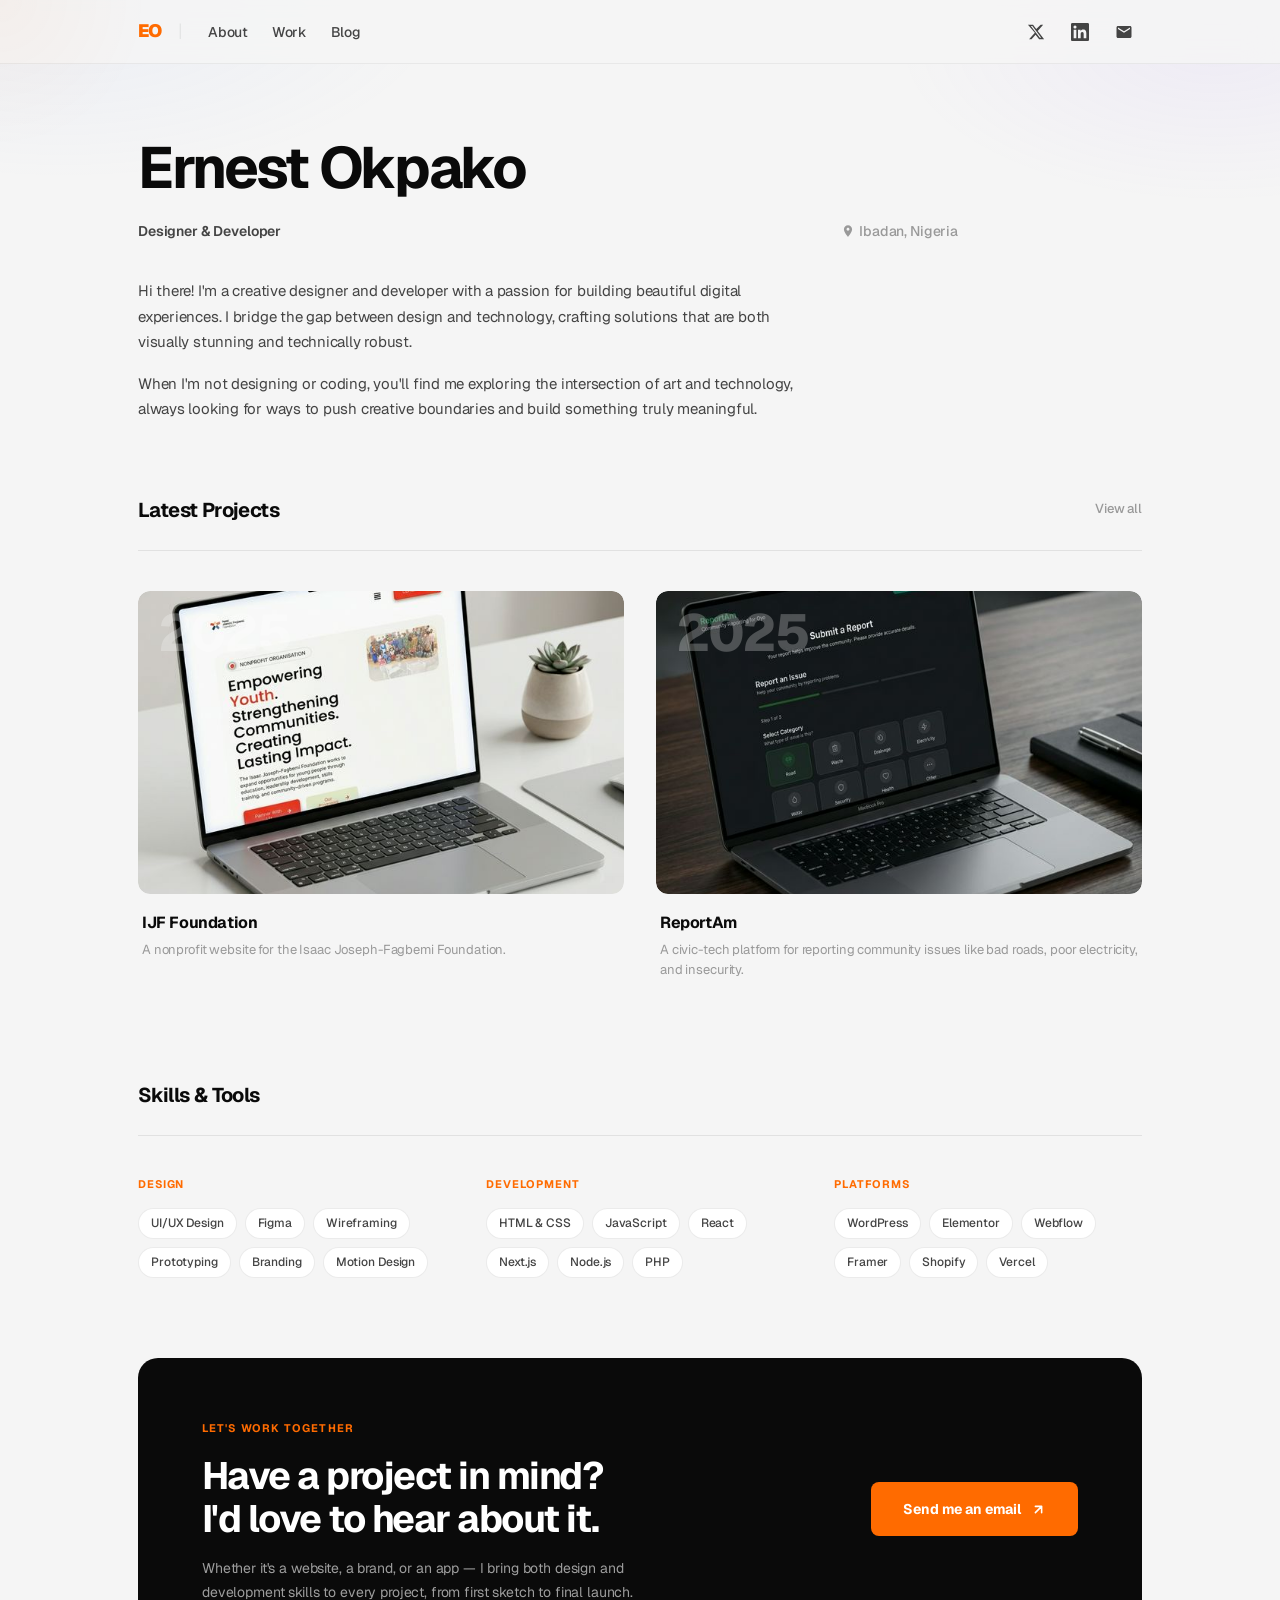
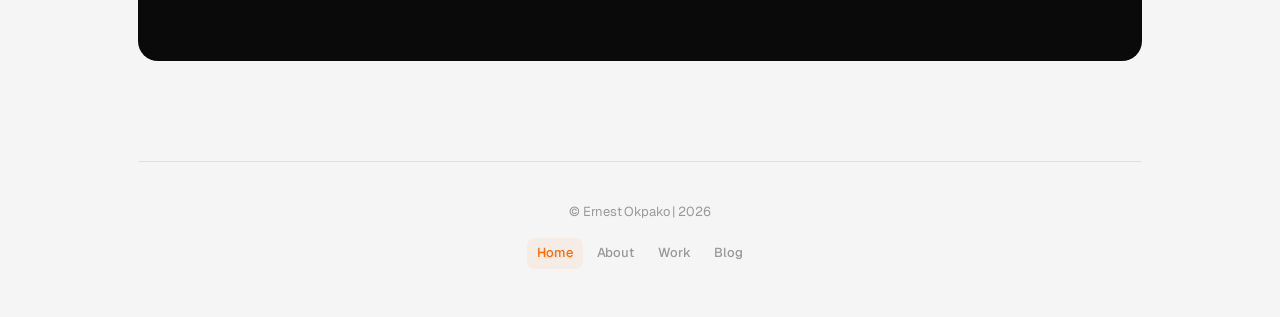
==== index.html @ 28a08a2b "Initial commit - Comprehensive Portfolio with Projects and Detailed Blog Posts" ====
<!DOCTYPE html>
<html lang="en">

<head>
    <meta charset="UTF-8" />
    <meta name="viewport" content="width=device-width, initial-scale=1.0" />
    <title>Ernest Okpako — Designer & Developer</title>
    <meta name="description"
        content="Ernest Okpako is a creative designer and developer building beautiful digital experiences." />
    <link rel="preconnect" href="https://fonts.googleapis.com" />
    <link rel="preconnect" href="https://fonts.gstatic.com" crossorigin />
    <link href="https://fonts.googleapis.com/css2?family=Geist:wght@300;400;500;600;700;800;900&display=swap"
        rel="stylesheet" />
    <link rel="stylesheet" href="css/style.css" />
</head>

<body>

    <!-- Navigation -->
    <nav class="navbar" id="navbar">
        <div class="nav-container">
            <div class="nav-left">
                <a href="index.html" class="nav-logo" id="nav-logo">EO</a>
                <span class="nav-divider">|</span>
                <ul class="nav-links" id="nav-links">
                    <li><a href="about.html" class="nav-link" id="nav-about">About</a></li>
                    <li><a href="work.html" class="nav-link" id="nav-work">Work</a></li>
                    <li><a href="blog.html" class="nav-link" id="nav-blog">Blog</a></li>
                </ul>
            </div>
            <div class="nav-right">
                <a href="https://twitter.com" target="_blank" rel="noopener" class="nav-icon" id="nav-twitter"
                    aria-label="Twitter/X">
                    <svg width="18" height="18" viewBox="0 0 24 24" fill="none" xmlns="http://www.w3.org/2000/svg">
                        <path
                            d="M18.244 2.25h3.308l-7.227 8.26 8.502 11.24H16.17l-4.714-6.231-5.401 6.231H2.748l7.73-8.835L1.254 2.25H8.08l4.243 5.617 5.921-5.617Zm-1.161 17.52h1.833L7.084 4.126H5.117L17.083 19.77Z"
                            fill="currentColor" />
                    </svg>
                </a>
                <a href="https://linkedin.com" target="_blank" rel="noopener" class="nav-icon" id="nav-linkedin"
                    aria-label="LinkedIn">
                    <svg width="18" height="18" viewBox="0 0 24 24" fill="none" xmlns="http://www.w3.org/2000/svg">
                        <path
                            d="M20.447 20.452h-3.554v-5.569c0-1.328-.027-3.037-1.852-3.037-1.853 0-2.136 1.445-2.136 2.939v5.667H9.351V9h3.414v1.561h.046c.477-.9 1.637-1.85 3.37-1.85 3.601 0 4.267 2.37 4.267 5.455v6.286zM5.337 7.433a2.062 2.062 0 0 1-2.063-2.065 2.064 2.064 0 1 1 2.063 2.065zm1.782 13.019H3.555V9h3.564v11.452zM22.225 0H1.771C.792 0 0 .774 0 1.729v20.542C0 23.227.792 24 1.771 24h20.451C23.2 24 24 23.227 24 22.271V1.729C24 .774 23.2 0 22.222 0h.003z"
                            fill="currentColor" />
                    </svg>
                </a>
                <a href="mailto:ernest.kelvin26@gmail.com" class="nav-icon" id="nav-email" aria-label="Email">
                    <svg width="18" height="18" viewBox="0 0 24 24" fill="none" xmlns="http://www.w3.org/2000/svg">
                        <path
                            d="M20 4H4c-1.1 0-2 .9-2 2v12c0 1.1.9 2 2 2h16c1.1 0 2-.9 2-2V6c0-1.1-.9-2-2-2zm0 4-8 5-8-5V6l8 5 8-5v2z"
                            fill="currentColor" />
                    </svg>
                </a>
                <!-- Mobile Menu Toggle -->
                <button class="hamburger" id="hamburger" aria-label="Toggle menu">
                    <span></span><span></span><span></span>
                </button>
            </div>
        </div>
        <!-- Mobile Menu -->
        <div class="mobile-menu" id="mobile-menu">
            <ul>
                <li><a href="about.html" id="mob-about">About</a></li>
                <li><a href="work.html" id="mob-work">Work</a></li>
                <li><a href="blog.html" id="mob-blog">Blog</a></li>
            </ul>
        </div>
    </nav>

    <!-- Hero Section -->
    <section class="hero" id="hero">
        <div class="container">
            <div class="hero-content">
                <h1 class="hero-name" id="hero-name">Ernest Okpako</h1>
                <div class="hero-meta">
                    <span class="hero-role">Designer &amp; Developer</span>
                    <span class="hero-location">
                        <svg width="14" height="14" viewBox="0 0 24 24" fill="none" xmlns="http://www.w3.org/2000/svg">
                            <path
                                d="M12 2C8.13 2 5 5.13 5 9c0 5.25 7 13 7 13s7-7.75 7-13c0-3.87-3.13-7-7-7zm0 9.5c-1.38 0-2.5-1.12-2.5-2.5s1.12-2.5 2.5-2.5 2.5 1.12 2.5 2.5-1.12 2.5-2.5 2.5z"
                                fill="currentColor" />
                        </svg>
                        Ibadan, Nigeria
                    </span>
                </div>
                <div class="hero-bio">
                    <p>Hi there! I'm a creative designer and developer with a passion for building beautiful digital
                        experiences. I bridge the gap between design and technology, crafting solutions that are both
                        visually stunning and technically robust.</p>
                    <p>When I'm not designing or coding, you'll find me exploring the intersection of art and
                        technology, always looking for ways to push creative boundaries and build something truly
                        meaningful.</p>
                </div>
            </div>
        </div>
    </section>

    <!-- Latest Projects Section -->
    <section class="projects-section" id="latest-projects">
        <div class="container">
            <div class="section-header">
                <h2 class="section-title">Latest Projects</h2>
                <a href="work.html" class="view-all-link" id="view-all">View all</a>
            </div>
            <div class="divider"></div>
            <div class="projects-grid" id="home-projects-grid">

                <article class="project-card" id="project-1">
                    <a href="project.html?id=1" class="project-image-link">
                        <div class="project-image-wrap">
                            <span class="project-year">2025</span>
                            <img src="images/project_ijf.png" alt="IJF Foundation Nonprofit Website" class="project-img"
                                loading="lazy" />
                            <div class="project-overlay"></div>
                        </div>
                    </a>
                    <div class="project-info">
                        <h3 class="project-title"><a href="project.html?id=1">IJF Foundation</a></h3>
                        <p class="project-desc">A nonprofit website for the Isaac Joseph-Fagbemi Foundation.</p>
                    </div>
                </article>

                <article class="project-card" id="project-2">
                    <a href="project.html?id=4" class="project-image-link">
                        <div class="project-image-wrap">
                            <span class="project-year">2025</span>
                            <img src="images/project_reportam.png" alt="ReportAm — Community Reporting Platform"
                                class="project-img" loading="lazy" />
                            <div class="project-overlay"></div>
                        </div>
                    </a>
                    <div class="project-info">
                        <h3 class="project-title"><a href="project.html?id=4">ReportAm</a></h3>
                        <p class="project-desc">A civic-tech platform for reporting community issues like bad roads,
                            poor electricity, and insecurity.</p>
                    </div>
                </article>

            </div>
        </div>
    </section>

    <!-- Skills Section -->
    <section class="home-skills-section" id="home-skills">
        <div class="container">
            <div class="section-header">
                <h2 class="section-title">Skills & Tools</h2>
            </div>
            <div class="divider"></div>
            <div class="home-skills-grid" id="home-skills-grid">
                <div class="home-skill-group" id="skill-group-1">
                    <h4 class="skill-group-label">Design</h4>
                    <div class="skills-list">
                        <span class="skill-tag">UI/UX Design</span>
                        <span class="skill-tag">Figma</span>
                        <span class="skill-tag">Wireframing</span>
                        <span class="skill-tag">Prototyping</span>
                        <span class="skill-tag">Branding</span>
                        <span class="skill-tag">Motion Design</span>
                    </div>
                </div>
                <div class="home-skill-group" id="skill-group-2">
                    <h4 class="skill-group-label">Development</h4>
                    <div class="skills-list">
                        <span class="skill-tag">HTML & CSS</span>
                        <span class="skill-tag">JavaScript</span>
                        <span class="skill-tag">React</span>
                        <span class="skill-tag">Next.js</span>
                        <span class="skill-tag">Node.js</span>
                        <span class="skill-tag">PHP</span>
                    </div>
                </div>
                <div class="home-skill-group" id="skill-group-3">
                    <h4 class="skill-group-label">Platforms</h4>
                    <div class="skills-list">
                        <span class="skill-tag">WordPress</span>
                        <span class="skill-tag">Elementor</span>
                        <span class="skill-tag">Webflow</span>
                        <span class="skill-tag">Framer</span>
                        <span class="skill-tag">Shopify</span>
                        <span class="skill-tag">Vercel</span>
                    </div>
                </div>
            </div>
        </div>
    </section>

    <!-- CTA Section -->
    <section class="home-cta-section" id="home-cta">
        <div class="container">
            <div class="home-cta-inner" id="home-cta-inner">
                <div class="home-cta-text">
                    <span class="home-cta-eyebrow">Let's work together</span>
                    <h2 class="home-cta-heading">Have a project in mind?<br>I'd love to hear about it.</h2>
                    <p class="home-cta-sub">Whether it's a website, a brand, or an app — I bring both design and
                        development skills to every project, from first sketch to final launch.</p>
                </div>
                <a href="mailto:ernest.kelvin26@gmail.com" class="home-cta-btn" id="home-cta-btn">
                    <span>Send me an email</span>
                    <svg width="15" height="15" viewBox="0 0 24 24" fill="none">
                        <path d="M7 17L17 7M17 7H7M17 7v10" stroke="currentColor" stroke-width="2.5"
                            stroke-linecap="round" stroke-linejoin="round" />
                    </svg>
                </a>
            </div>
        </div>
    </section>

    <!-- Footer -->
    <footer class="footer" id="footer">
        <div class="container">
            <div class="divider"></div>
            <div class="footer-inner">
                <p class="footer-copy">© Ernest Okpako | 2026</p>
                <nav class="footer-nav" aria-label="Footer navigation">
                    <a href="index.html" class="footer-link active" id="footer-home">Home</a>
                    <a href="about.html" class="footer-link" id="footer-about">About</a>
                    <a href="work.html" class="footer-link" id="footer-work">Work</a>
                    <a href="blog.html" class="footer-link" id="footer-blog">Blog</a>
                </nav>
            </div>
        </div>
    </footer>

    <script src="js/main.js"></script>
</body>

</html>
---- css/style.css ----
/* ===================================
   ROOT VARIABLES & DESIGN SYSTEM
   =================================== */
:root {
  --bg: #f5f5f5;
  --bg-card: #ffffff;
  --text-primary: #0a0a0a;
  --text-secondary: #444444;
  --text-muted: #999999;
  --accent: #FF6B00;
  --accent-hover: #e05f00;
  --border: rgba(0, 0, 0, 0.08);
  --border-light: rgba(0, 0, 0, 0.05);
  --nav-height: 64px;
  --container-width: 1100px;
  --radius-sm: 8px;
  --radius-md: 12px;
  --radius-lg: 20px;
  --transition: 0.22s cubic-bezier(0.4, 0, 0.2, 1);
  --shadow-sm: 0 1px 4px rgba(0, 0, 0, 0.05);
  --shadow-md: 0 4px 20px rgba(0, 0, 0, 0.08);
  --shadow-lg: 0 12px 40px rgba(0, 0, 0, 0.12);
}

/* ===================================
   RESET & BASE
   =================================== */
*,
*::before,
*::after {
  box-sizing: border-box;
  margin: 0;
  padding: 0;
}

html {
  scroll-behavior: smooth;
}

body {
  font-family: 'Geist', -apple-system, BlinkMacSystemFont, 'Segoe UI', sans-serif;
  background-color: var(--bg);
  color: var(--text-primary);
  font-size: 16px;
  line-height: 1.6;
  letter-spacing: -0.02em;
  -webkit-font-smoothing: antialiased;
  -moz-osx-font-smoothing: grayscale;
  overflow-x: hidden;
  min-height: 100vh;
}

/* Aurora glow effect */
body::before {
  content: "";
  position: fixed;
  top: 0;
  left: 0;
  width: 100%;
  height: 100%;
  background:
    radial-gradient(ellipse 60% 40% at 5% 0%, rgba(120, 160, 255, 0.07), transparent 50%),
    radial-gradient(ellipse 50% 35% at 95% 5%, rgba(160, 120, 255, 0.07), transparent 50%);
  pointer-events: none;
  z-index: 0;
}

a {
  color: inherit;
  text-decoration: none;
}

ul {
  list-style: none;
}

img {
  display: block;
  max-width: 100%;
  height: auto;
}

/* ===================================
   CONTAINER
   =================================== */
.container {
  max-width: var(--container-width);
  margin: 0 auto;
  padding: 0 48px;
  position: relative;
  z-index: 1;
}

/* ===================================
   NAVIGATION
   =================================== */
.navbar {
  position: fixed;
  top: 0;
  left: 0;
  right: 0;
  z-index: 100;
  background: rgba(245, 245, 245, 0.8);
  backdrop-filter: blur(16px);
  -webkit-backdrop-filter: blur(16px);
  border-bottom: 1px solid var(--border-light);
  transition: background var(--transition), box-shadow var(--transition);
  height: var(--nav-height);
}

.navbar.scrolled {
  background: rgba(245, 245, 245, 0.95);
  box-shadow: 0 1px 24px rgba(0, 0, 0, 0.06);
}

.nav-container {
  max-width: var(--container-width);
  margin: 0 auto;
  padding: 0 48px;
  height: 100%;
  display: flex;
  align-items: center;
  justify-content: space-between;
}

.nav-left {
  display: flex;
  align-items: center;
  gap: 16px;
}

.nav-logo {
  font-size: 18px;
  font-weight: 900;
  color: var(--accent);
  letter-spacing: -0.04em;
  transition: opacity var(--transition);
  flex-shrink: 0;
}

.nav-logo:hover {
  opacity: 0.8;
}

.nav-divider {
  color: var(--border);
  font-size: 18px;
  font-weight: 300;
  user-select: none;
  flex-shrink: 0;
}

.nav-links {
  display: flex;
  align-items: center;
  gap: 4px;
}

.nav-link {
  font-size: 14px;
  font-weight: 500;
  color: var(--text-secondary);
  padding: 6px 10px;
  border-radius: var(--radius-sm);
  transition: color var(--transition), background var(--transition);
  letter-spacing: -0.02em;
}

.nav-link:hover,
.nav-link.active {
  color: var(--accent);
  background: rgba(255, 107, 0, 0.06);
}

.nav-right {
  display: flex;
  align-items: center;
  gap: 8px;
}

.nav-icon {
  width: 36px;
  height: 36px;
  display: flex;
  align-items: center;
  justify-content: center;
  border-radius: var(--radius-sm);
  color: var(--text-secondary);
  transition: color var(--transition), background var(--transition);
}

.nav-icon:hover {
  color: var(--accent);
  background: rgba(255, 107, 0, 0.06);
}

/* Hamburger */
.hamburger {
  display: none;
  flex-direction: column;
  gap: 5px;
  background: none;
  border: none;
  cursor: pointer;
  padding: 8px;
  border-radius: var(--radius-sm);
  transition: background var(--transition);
}

.hamburger:hover {
  background: var(--border-light);
}

.hamburger span {
  display: block;
  width: 20px;
  height: 2px;
  background: var(--text-primary);
  border-radius: 2px;
  transition: all var(--transition);
}

.hamburger.open span:nth-child(1) {
  transform: translateY(7px) rotate(45deg);
}

.hamburger.open span:nth-child(2) {
  opacity: 0;
}

.hamburger.open span:nth-child(3) {
  transform: translateY(-7px) rotate(-45deg);
}

/* Mobile Menu */
.mobile-menu {
  display: none;
  position: absolute;
  top: var(--nav-height);
  left: 0;
  right: 0;
  background: rgba(245, 245, 245, 0.97);
  backdrop-filter: blur(16px);
  -webkit-backdrop-filter: blur(16px);
  border-bottom: 1px solid var(--border);
  padding: 16px 24px 24px;
  z-index: 99;
  animation: slideDown 0.2s ease;
}

.mobile-menu.open {
  display: block;
}

@keyframes slideDown {
  from {
    opacity: 0;
    transform: translateY(-8px);
  }

  to {
    opacity: 1;
    transform: translateY(0);
  }
}

.mobile-menu ul {
  display: flex;
  flex-direction: column;
  gap: 4px;
}

.mobile-menu a {
  display: block;
  font-size: 15px;
  font-weight: 500;
  color: var(--text-secondary);
  padding: 10px 12px;
  border-radius: var(--radius-sm);
  transition: color var(--transition), background var(--transition);
  letter-spacing: -0.02em;
}

.mobile-menu a:hover,
.mobile-menu a.active {
  color: var(--accent);
  background: rgba(255, 107, 0, 0.06);
}

/* ===================================
   HERO SECTION
   =================================== */
.hero {
  padding-top: calc(var(--nav-height) + 72px);
  padding-bottom: 72px;
}

.hero-content {
  max-width: 820px;
}

.hero-name {
  font-size: clamp(38px, 6vw, 58px);
  font-weight: 700;
  letter-spacing: -0.04em;
  line-height: 1.1;
  color: var(--text-primary);
  margin-bottom: 20px;
  opacity: 0;
  transform: translateY(20px);
  animation: fadeUp 0.6s ease forwards;
  animation-delay: 0.1s;
}

.hero-meta {
  display: flex;
  align-items: center;
  justify-content: space-between;
  margin-bottom: 36px;
  opacity: 0;
  transform: translateY(20px);
  animation: fadeUp 0.6s ease forwards;
  animation-delay: 0.2s;
}

.hero-role {
  font-size: 14px;
  font-weight: 600;
  color: var(--text-secondary);
  letter-spacing: -0.01em;
}

.hero-location {
  display: flex;
  align-items: center;
  gap: 4px;
  font-size: 14px;
  font-weight: 500;
  color: var(--text-muted);
  letter-spacing: -0.01em;
}

.hero-bio {
  display: flex;
  flex-direction: column;
  gap: 16px;
  opacity: 0;
  transform: translateY(20px);
  animation: fadeUp 0.6s ease forwards;
  animation-delay: 0.3s;
}

.hero-bio p {
  font-size: 15px;
  line-height: 1.7;
  color: var(--text-secondary);
  letter-spacing: -0.015em;
  max-width: 680px;
}

@keyframes fadeUp {
  to {
    opacity: 1;
    transform: translateY(0);
  }
}

/* ===================================
   DIVIDER
   =================================== */
.divider {
  height: 1px;
  background: var(--border);
  margin: 0 0 40px;
}

/* ===================================
   SECTION HEADER
   =================================== */
.section-header {
  display: flex;
  align-items: center;
  justify-content: space-between;
  margin-bottom: 24px;
}

.section-title {
  font-size: 20px;
  font-weight: 700;
  letter-spacing: -0.03em;
  color: var(--text-primary);
}

.view-all-link {
  font-size: 13px;
  font-weight: 500;
  color: var(--text-muted);
  letter-spacing: -0.01em;
  transition: color var(--transition);
}

.view-all-link:hover {
  color: var(--accent);
}

/* ===================================
   PROJECTS GRID
   =================================== */
.projects-section {
  padding-bottom: 100px;
}

.projects-grid {
  display: grid;
  grid-template-columns: repeat(2, 1fr);
  gap: 32px;
  margin-top: 8px;
}

.projects-grid.full {
  grid-template-columns: repeat(2, 1fr);
}

.project-card {
  opacity: 0;
  transform: translateY(24px);
  transition: opacity 0.5s ease, transform 0.5s ease;
}

.project-card.visible {
  opacity: 1;
  transform: translateY(0);
}

.project-image-link {
  display: block;
  border-radius: var(--radius-md);
  overflow: hidden;
}

.project-image-wrap {
  position: relative;
  aspect-ratio: 16 / 10;
  overflow: hidden;
  border-radius: var(--radius-md);
  background: #e8e8e8;
}

.project-img {
  width: 100%;
  height: 100%;
  object-fit: cover;
  transition: transform 0.6s cubic-bezier(0.4, 0, 0.2, 1);
}

.project-card:hover .project-img {
  transform: scale(1.04);
}

.project-year {
  position: absolute;
  top: 16px;
  left: 20px;
  font-size: 52px;
  font-weight: 800;
  color: rgba(255, 255, 255, 0.25);
  letter-spacing: -0.04em;
  line-height: 1;
  z-index: 2;
  pointer-events: none;
  user-select: none;
}

.project-overlay {
  position: absolute;
  inset: 0;
  background: linear-gradient(to bottom, transparent 50%, rgba(0, 0, 0, 0.12) 100%);
  opacity: 0;
  transition: opacity var(--transition);
  z-index: 1;
}

.project-card:hover .project-overlay {
  opacity: 1;
}

.project-info {
  padding: 16px 4px 0;
}

.project-title {
  font-size: 16px;
  font-weight: 700;
  letter-spacing: -0.025em;
  color: var(--text-primary);
  margin-bottom: 4px;
}

.project-title a {
  transition: color var(--transition);
}

.project-title a:hover {
  color: var(--accent);
}

.project-desc {
  font-size: 13px;
  color: var(--text-muted);
  letter-spacing: -0.01em;
  line-height: 1.5;
}

/* ===================================
   PAGE HERO (for inner pages)
   =================================== */
.page-hero {
  padding-top: calc(var(--nav-height) + 72px);
  padding-bottom: 64px;
}

.page-hero .container {
  max-width: var(--container-width);
}

.page-title {
  font-size: clamp(36px, 5vw, 52px);
  font-weight: 700;
  letter-spacing: -0.04em;
  line-height: 1.1;
  margin-bottom: 28px;
  opacity: 0;
  transform: translateY(20px);
  animation: fadeUp 0.6s ease forwards;
  animation-delay: 0.1s;
}

.page-intro {
  display: flex;
  flex-direction: column;
  gap: 14px;
  max-width: 680px;
  opacity: 0;
  transform: translateY(20px);
  animation: fadeUp 0.6s ease forwards;
  animation-delay: 0.2s;
}

.page-intro p {
  font-size: 15px;
  line-height: 1.7;
  color: var(--text-secondary);
  letter-spacing: -0.015em;
}

/* ===================================
   ABOUT PAGE
   =================================== */
.about-content {
  padding-bottom: 100px;
}

.about-grid {
  display: grid;
  grid-template-columns: 1fr 1fr;
  gap: 64px;
  margin-top: 8px;
}

.about-text h3 {
  font-size: 18px;
  font-weight: 700;
  letter-spacing: -0.03em;
  margin-bottom: 16px;
  color: var(--text-primary);
}

.about-text p {
  font-size: 14px;
  line-height: 1.75;
  color: var(--text-secondary);
  margin-bottom: 14px;
  letter-spacing: -0.01em;
}

.skills-list {
  display: flex;
  flex-wrap: wrap;
  gap: 8px;
  margin-top: 4px;
}

.skill-tag {
  display: inline-flex;
  align-items: center;
  padding: 5px 12px;
  background: var(--bg-card);
  border: 1px solid var(--border);
  border-radius: 100px;
  font-size: 12px;
  font-weight: 500;
  color: var(--text-secondary);
  letter-spacing: -0.01em;
  transition: border-color var(--transition), color var(--transition);
}

.skill-tag:hover {
  border-color: var(--accent);
  color: var(--accent);
}

.experience-item {
  padding: 20px 0;
  border-bottom: 1px solid var(--border);
}

.experience-item:last-child {
  border-bottom: none;
}

.exp-header {
  display: flex;
  align-items: flex-start;
  justify-content: space-between;
  gap: 16px;
  margin-bottom: 6px;
}

.exp-role {
  font-size: 14px;
  font-weight: 700;
  letter-spacing: -0.02em;
  color: var(--text-primary);
}

.exp-company {
  font-size: 13px;
  color: var(--text-secondary);
  margin-bottom: 6px;
  letter-spacing: -0.01em;
}

.exp-date {
  font-size: 12px;
  color: var(--text-muted);
  font-weight: 500;
  white-space: nowrap;
  flex-shrink: 0;
}

.exp-desc {
  font-size: 13px;
  color: var(--text-muted);
  line-height: 1.6;
  letter-spacing: -0.01em;
}

/* ===================================
   BLOG PAGE
   =================================== */
.blog-section {
  padding-bottom: 100px;
}

.blog-list {
  display: flex;
  flex-direction: column;
  gap: 0;
}

.blog-card {
  display: flex;
  align-items: flex-start;
  justify-content: space-between;
  gap: 24px;
  padding: 24px 0;
  border-bottom: 1px solid var(--border);
  text-decoration: none;
  transition: all var(--transition);
  opacity: 0;
  transform: translateY(16px);
}

.blog-card.visible {
  opacity: 1;
  transform: translateY(0);
}

.blog-card:hover .blog-title {
  color: var(--accent);
}

.blog-info {
  flex: 1;
}

.blog-meta {
  display: flex;
  align-items: center;
  gap: 12px;
  margin-bottom: 8px;
}

.blog-category {
  font-size: 11px;
  font-weight: 600;
  color: var(--accent);
  text-transform: uppercase;
  letter-spacing: 0.06em;
}

.blog-date {
  font-size: 12px;
  color: var(--text-muted);
  letter-spacing: -0.01em;
}

.blog-title {
  font-size: 17px;
  font-weight: 700;
  letter-spacing: -0.03em;
  color: var(--text-primary);
  margin-bottom: 8px;
  transition: color var(--transition);
  line-height: 1.3;
}

.blog-excerpt {
  font-size: 13px;
  color: var(--text-muted);
  line-height: 1.6;
  letter-spacing: -0.01em;
  max-width: 560px;
}

.blog-read-time {
  font-size: 12px;
  color: var(--text-muted);
  font-weight: 500;
  flex-shrink: 0;
  white-space: nowrap;
  margin-top: 4px;
}

/* ===================================
   PROJECT SINGLE PAGE
   =================================== */
.project-single {
  padding-bottom: 100px;
}

.project-hero-img {
  width: 100%;
  aspect-ratio: 16 / 8;
  object-fit: cover;
  border-radius: var(--radius-lg);
  margin-top: 8px;
  margin-bottom: 56px;
}

.project-body {
  display: grid;
  grid-template-columns: 2fr 1fr;
  gap: 64px;
}

.project-body-text h3 {
  font-size: 20px;
  font-weight: 700;
  letter-spacing: -0.03em;
  margin-bottom: 14px;
  color: var(--text-primary);
}

.project-body-text p {
  font-size: 14px;
  line-height: 1.75;
  color: var(--text-secondary);
  margin-bottom: 16px;
  letter-spacing: -0.01em;
}

.project-meta-sidebar h4 {
  font-size: 11px;
  font-weight: 700;
  text-transform: uppercase;
  letter-spacing: 0.08em;
  color: var(--text-muted);
  margin-bottom: 8px;
}

.meta-block {
  margin-bottom: 28px;
}

.meta-value {
  font-size: 14px;
  font-weight: 600;
  color: var(--text-primary);
  letter-spacing: -0.02em;
}

.meta-tags {
  display: flex;
  flex-wrap: wrap;
  gap: 6px;
  margin-top: 4px;
}

.meta-tag {
  display: inline-flex;
  align-items: center;
  padding: 4px 10px;
  background: var(--bg-card);
  border: 1px solid var(--border);
  border-radius: 100px;
  font-size: 11px;
  font-weight: 500;
  color: var(--text-secondary);
  letter-spacing: -0.01em;
}

.project-visit-btn {
  display: inline-flex;
  align-items: center;
  gap: 8px;
  padding: 11px 22px;
  background: var(--text-primary);
  color: #fff;
  border-radius: var(--radius-sm);
  font-size: 13px;
  font-weight: 600;
  letter-spacing: -0.01em;
  transition: background var(--transition), transform var(--transition);
  margin-top: 12px;
}

.project-visit-btn:hover {
  background: var(--accent);
  transform: translateY(-2px);
}

.project-visit-btn svg {
  transition: transform var(--transition);
}

.project-visit-btn:hover svg {
  transform: translate(2px, -2px);
}

/* ===================================
   CONTACT SECTION (used in About)
   =================================== */
.contact-strip {
  margin-top: 64px;
  padding: 40px;
  background: var(--bg-card);
  border: 1px solid var(--border);
  border-radius: var(--radius-lg);
  display: flex;
  align-items: center;
  justify-content: space-between;
  gap: 24px;
}

.contact-strip h3 {
  font-size: 22px;
  font-weight: 700;
  letter-spacing: -0.03em;
  margin-bottom: 8px;
}

.contact-strip p {
  font-size: 14px;
  color: var(--text-secondary);
  letter-spacing: -0.01em;
}

.contact-btn {
  display: inline-flex;
  align-items: center;
  gap: 8px;
  padding: 13px 28px;
  background: var(--accent);
  color: #fff;
  border-radius: var(--radius-sm);
  font-size: 14px;
  font-weight: 700;
  letter-spacing: -0.01em;
  transition: background var(--transition), transform var(--transition), box-shadow var(--transition);
  white-space: nowrap;
  flex-shrink: 0;
}

.contact-btn:hover {
  background: var(--accent-hover);
  transform: translateY(-2px);
  box-shadow: 0 8px 24px rgba(255, 107, 0, 0.3);
}

/* ===================================
   HOME SKILLS SECTION
   =================================== */
.home-skills-section {
  padding-bottom: 80px;
}

.home-skills-grid {
  display: grid;
  grid-template-columns: repeat(3, 1fr);
  gap: 40px;
  margin-top: 8px;
}

.home-skill-group {
  opacity: 0;
  transform: translateY(20px);
  transition: opacity 0.5s ease, transform 0.5s ease;
}

.home-skill-group.visible {
  opacity: 1;
  transform: translateY(0);
}

.skill-group-label {
  font-size: 11px;
  font-weight: 700;
  text-transform: uppercase;
  letter-spacing: 0.08em;
  color: var(--accent);
  margin-bottom: 14px;
}

/* ===================================
   HOME CTA SECTION
   =================================== */
.home-cta-section {
  padding-bottom: 100px;
}

.home-cta-inner {
  display: flex;
  align-items: center;
  justify-content: space-between;
  gap: 40px;
  padding: 56px 64px;
  background: var(--text-primary);
  border-radius: var(--radius-lg);
  opacity: 0;
  transform: translateY(24px);
  transition: opacity 0.6s ease, transform 0.6s ease;
}

.home-cta-inner.visible {
  opacity: 1;
  transform: translateY(0);
}

.home-cta-eyebrow {
  display: inline-block;
  font-size: 11px;
  font-weight: 700;
  text-transform: uppercase;
  letter-spacing: 0.1em;
  color: var(--accent);
  margin-bottom: 16px;
}

.home-cta-heading {
  font-size: clamp(26px, 3.5vw, 38px);
  font-weight: 700;
  letter-spacing: -0.04em;
  line-height: 1.15;
  color: #fff;
  margin-bottom: 16px;
}

.home-cta-sub {
  font-size: 14px;
  line-height: 1.7;
  color: rgba(255, 255, 255, 0.6);
  letter-spacing: -0.01em;
  max-width: 460px;
}

.home-cta-btn {
  display: inline-flex;
  align-items: center;
  gap: 10px;
  padding: 16px 32px;
  background: var(--accent);
  color: #fff;
  border-radius: var(--radius-sm);
  font-size: 14px;
  font-weight: 700;
  letter-spacing: -0.01em;
  white-space: nowrap;
  flex-shrink: 0;
  transition: background var(--transition), transform var(--transition), box-shadow var(--transition);
}

.home-cta-btn:hover {
  background: var(--accent-hover);
  transform: translateY(-2px);
  box-shadow: 0 8px 28px rgba(255, 107, 0, 0.4);
}

.home-cta-btn svg {
  transition: transform var(--transition);
}

.home-cta-btn:hover svg {
  transform: translate(3px, -3px);
}

@media (max-width: 900px) {
  .home-skills-grid {
    grid-template-columns: repeat(2, 1fr);
    gap: 32px;
  }

  .home-cta-inner {
    flex-direction: column;
    align-items: flex-start;
    padding: 40px;
  }
}

@media (max-width: 640px) {
  .home-skills-grid {
    grid-template-columns: 1fr;
    gap: 28px;
  }

  .home-cta-inner {
    padding: 32px 24px;
  }

  .home-cta-heading {
    font-size: 24px;
  }
}

/* ===================================
   FOOTER
   =================================== */
.footer {
  padding-bottom: 48px;
}

.footer-inner {
  display: flex;
  flex-direction: column;
  align-items: center;
  gap: 16px;
  text-align: center;
}

.footer-copy {
  font-size: 13px;
  color: var(--text-muted);
  letter-spacing: -0.01em;
}

.footer-nav {
  display: flex;
  align-items: center;
  gap: 4px;
}

.footer-link {
  font-size: 13px;
  font-weight: 500;
  color: var(--text-muted);
  padding: 5px 10px;
  border-radius: var(--radius-sm);
  transition: color var(--transition), background var(--transition);
  letter-spacing: -0.01em;
}

.footer-link:hover,
.footer-link.active {
  color: var(--accent);
  background: rgba(255, 107, 0, 0.06);
}

/* ===================================
   CURSOR GLOW EFFECT
   =================================== */
.cursor-glow {
  position: fixed;
  width: 300px;
  height: 300px;
  border-radius: 50%;
  background: radial-gradient(circle, rgba(255, 107, 0, 0.04) 0%, transparent 70%);
  pointer-events: none;
  z-index: 9999;
  transform: translate(-50%, -50%);
  transition: opacity 0.3s ease;
  mix-blend-mode: normal;
}

/* ===================================
   PAGE TRANSITIONS
   =================================== */
.page-transition {
  animation: pageIn 0.4s ease;
}

@keyframes pageIn {
  from {
    opacity: 0;
    transform: translateY(12px);
  }

  to {
    opacity: 1;
    transform: translateY(0);
  }
}

/* ===================================
   SCROLLBAR
   =================================== */
::-webkit-scrollbar {
  width: 6px;
}

::-webkit-scrollbar-track {
  background: transparent;
}

::-webkit-scrollbar-thumb {
  background: rgba(0, 0, 0, 0.12);
  border-radius: 3px;
}

::-webkit-scrollbar-thumb:hover {
  background: rgba(0, 0, 0, 0.2);
}

/* ===================================
   RESPONSIVE DESIGN
   =================================== */

/* Tablet */
@media (max-width: 900px) {
  .container {
    padding: 0 32px;
  }

  .nav-container {
    padding: 0 32px;
  }

  .projects-grid {
    gap: 24px;
  }

  .about-grid {
    grid-template-columns: 1fr;
    gap: 48px;
  }

  .project-body {
    grid-template-columns: 1fr;
    gap: 40px;
  }

  .contact-strip {
    flex-direction: column;
    text-align: center;
    padding: 32px;
  }
}

/* Mobile */
@media (max-width: 640px) {
  :root {
    --nav-height: 60px;
  }

  .container {
    padding: 0 20px;
  }

  .nav-container {
    padding: 0 20px;
  }

  .nav-links {
    display: none;
  }

  .hamburger {
    display: flex;
  }

  .hero {
    padding-top: calc(var(--nav-height) + 48px);
    padding-bottom: 48px;
  }

  .hero-meta {
    flex-direction: column;
    align-items: flex-start;
    gap: 4px;
  }

  .projects-grid,
  .projects-grid.full {
    grid-template-columns: 1fr;
    gap: 32px;
  }

  .project-year {
    font-size: 38px;
  }

  .page-hero {
    padding-top: calc(var(--nav-height) + 40px);
    padding-bottom: 48px;
  }

  .blog-card {
    flex-direction: column;
    gap: 8px;
  }

  .contact-strip {
    padding: 24px;
  }

  .section-header {
    margin-bottom: 20px;
  }
}
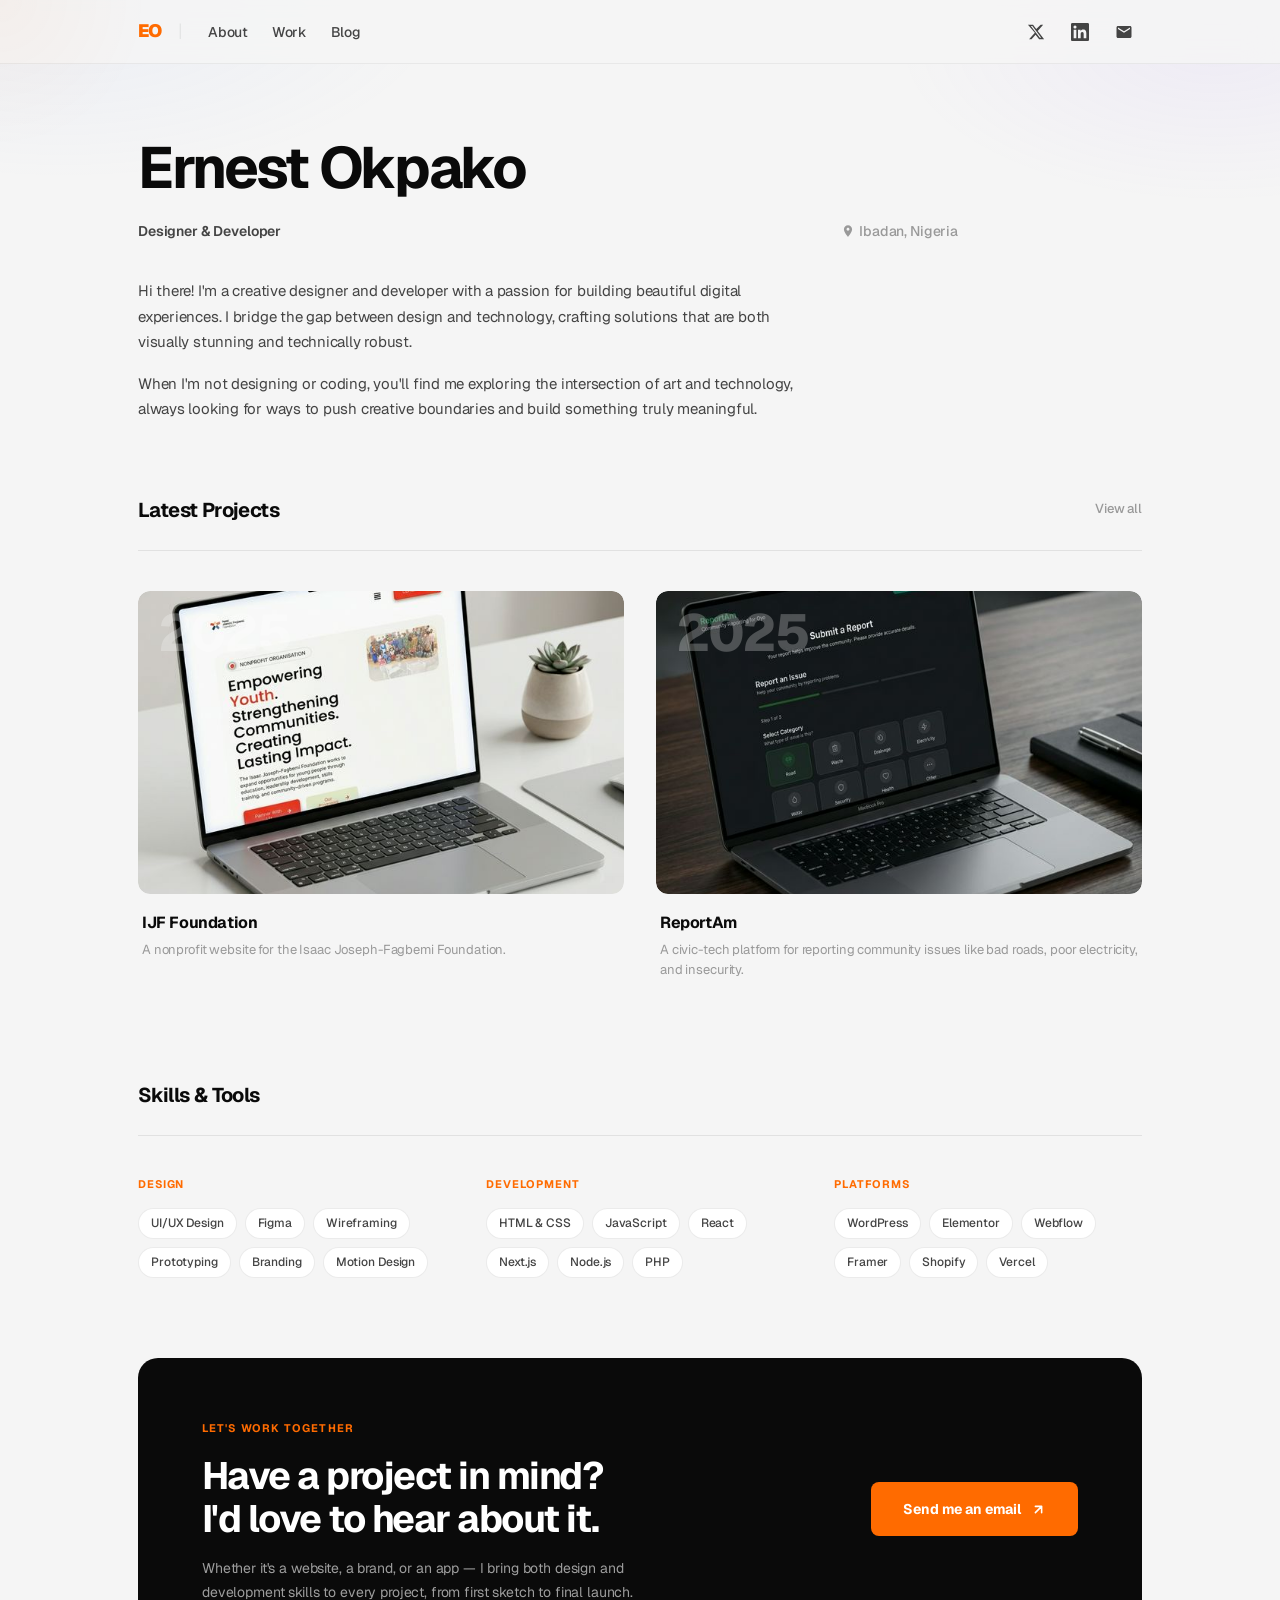
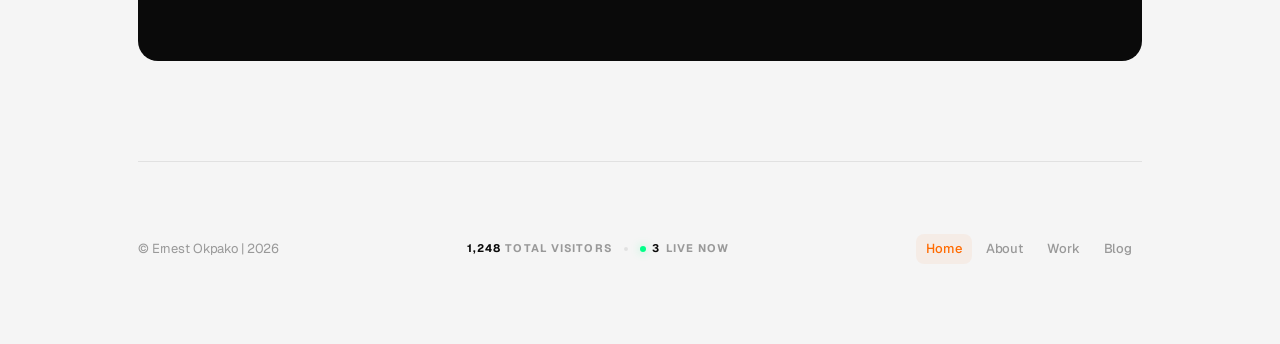
==== commit 308af63a: "Added live visitor stats simulation to the footer" ====
--- a/index.html
+++ b/index.html
@@ -213,6 +213,11 @@
             <div class="divider"></div>
             <div class="footer-inner">
                 <p class="footer-copy">© Ernest Okpako | 2026</p>
+                <div class="footer-stats">
+                    <span class="stat-item"><span id="total-viz">1,248</span> Total Visitors</span>
+                    <span class="stat-dot"></span>
+                    <span class="stat-item active-viz"><span id="active-viz">3</span> Live Now</span>
+                </div>
                 <nav class="footer-nav" aria-label="Footer navigation">
                     <a href="index.html" class="footer-link active" id="footer-home">Home</a>
                     <a href="about.html" class="footer-link" id="footer-about">About</a>
--- a/css/style.css
+++ b/css/style.css
@@ -1051,10 +1051,65 @@
 
 .footer-inner {
   display: flex;
-  flex-direction: column;
-  align-items: center;
-  gap: 16px;
-  text-align: center;
+  align-items: center;
+  justify-content: space-between;
+  padding: 32px 0;
+}
+
+/* Footer Stats */
+.footer-stats {
+  display: flex;
+  align-items: center;
+  gap: 12px;
+  font-size: 11px;
+  font-weight: 700;
+  text-transform: uppercase;
+  letter-spacing: 0.1em;
+  color: var(--text-muted);
+}
+
+.stat-item span {
+  color: var(--text-primary);
+}
+
+.stat-dot {
+  width: 4px;
+  height: 4px;
+  border-radius: 50%;
+  background: var(--border);
+}
+
+.active-viz {
+  display: flex;
+  align-items: center;
+  gap: 6px;
+}
+
+.active-viz::before {
+  content: '';
+  width: 6px;
+  height: 6px;
+  border-radius: 50%;
+  background: #00ff88;
+  box-shadow: 0 0 10px rgba(0, 255, 136, 0.4);
+  animation: pulse-green 2s infinite;
+}
+
+@keyframes pulse-green {
+  0% {
+    transform: scale(0.95);
+    opacity: 0.5;
+  }
+
+  50% {
+    transform: scale(1.1);
+    opacity: 1;
+  }
+
+  100% {
+    transform: scale(0.95);
+    opacity: 0.5;
+  }
 }
 
 .footer-copy {
@@ -1235,4 +1290,15 @@
   .section-header {
     margin-bottom: 20px;
   }
+
+  .footer-inner {
+    flex-direction: column;
+    gap: 20px;
+    text-align: center;
+    padding-bottom: 64px;
+  }
+
+  .footer-stats {
+    order: -1;
+  }
 }
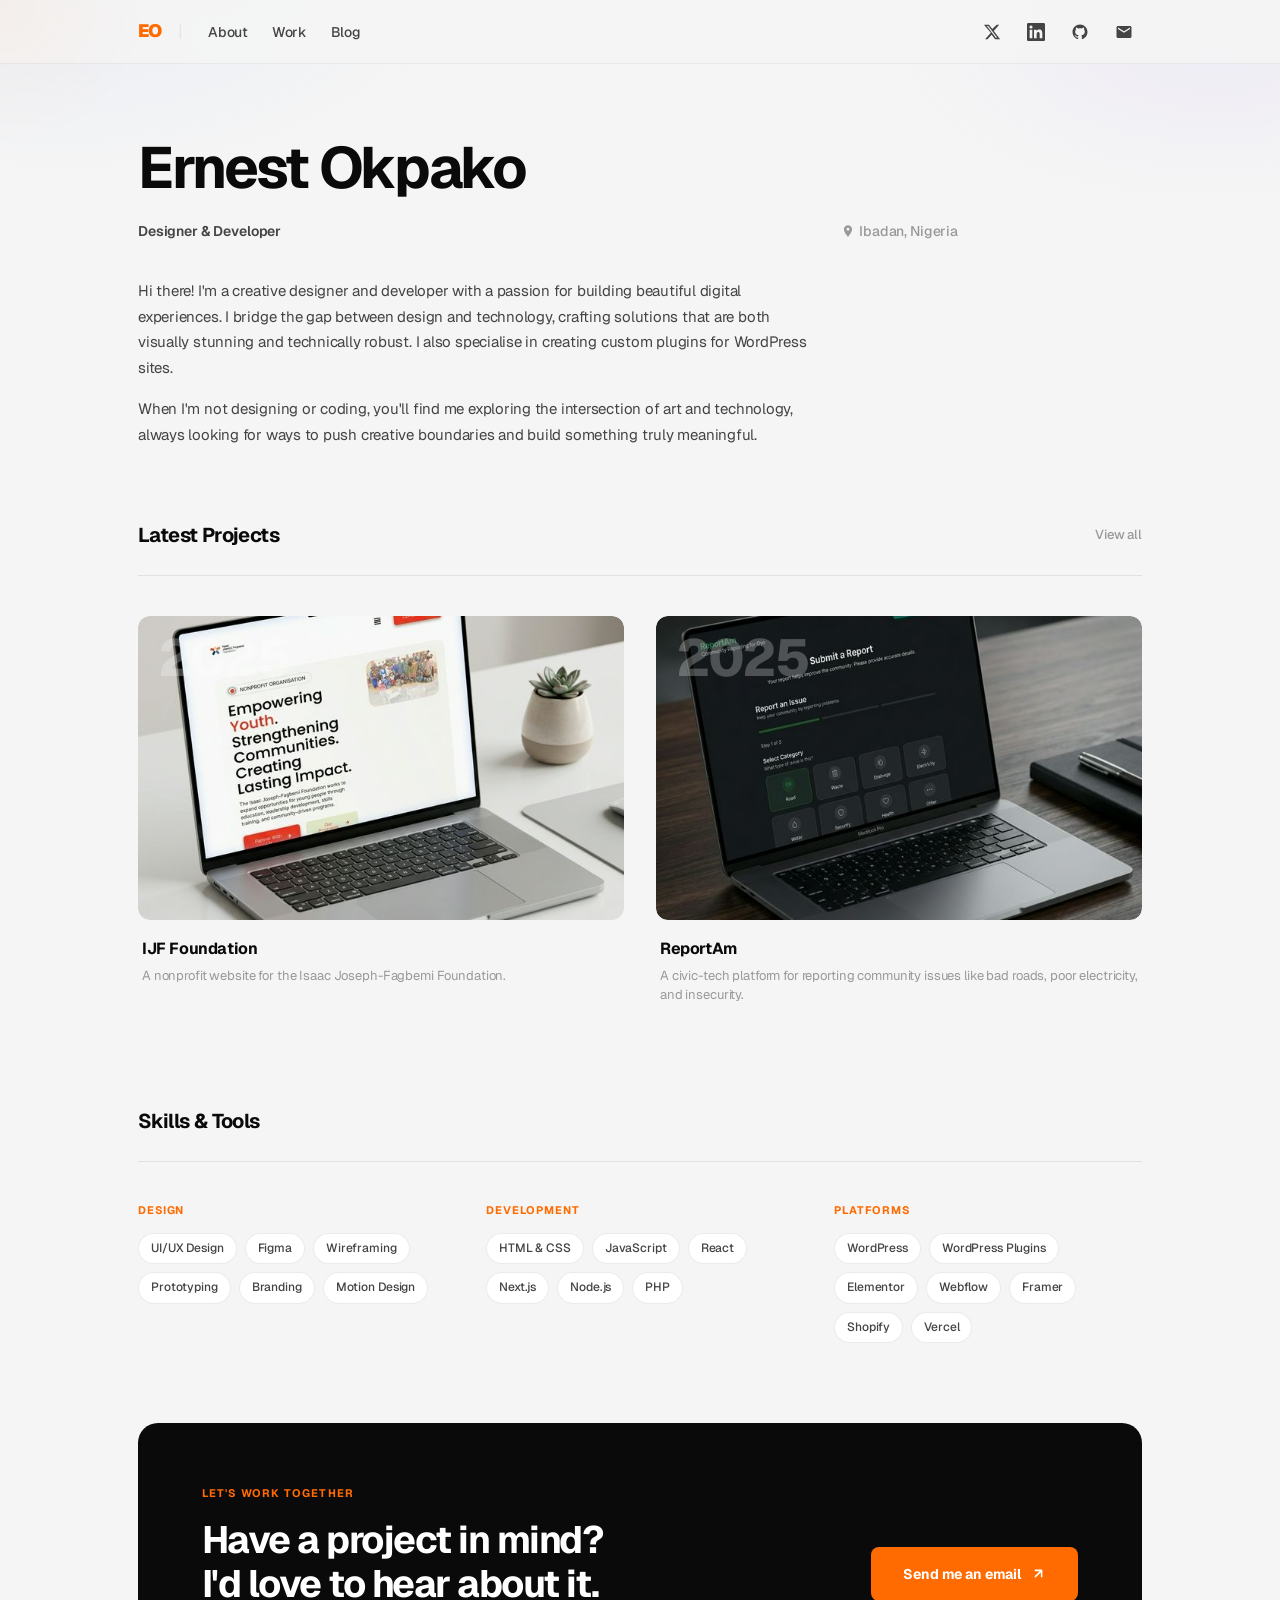
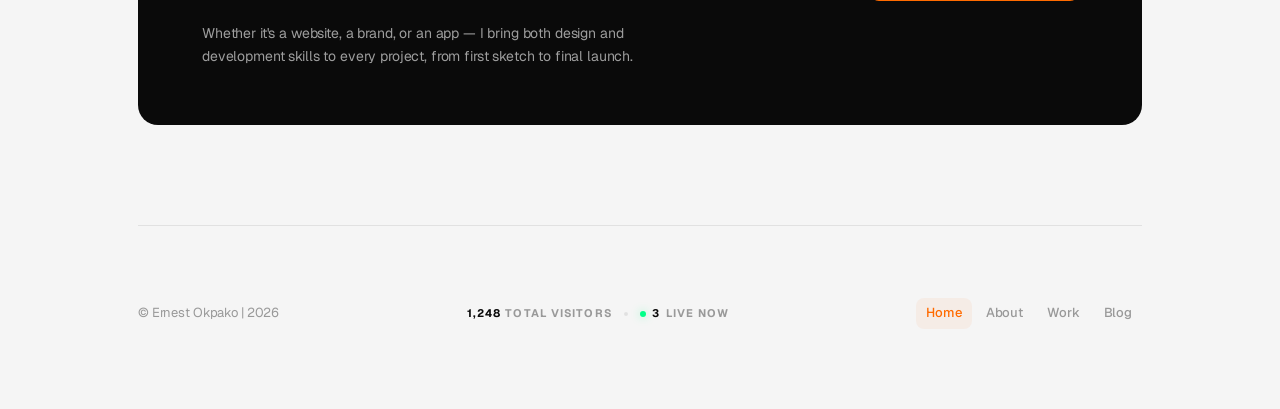
==== commit 4b8e2c64: "Enhancement: Add GitHub link and highlight WordPress plugin development" ====
--- a/index.html
+++ b/index.html
@@ -45,6 +45,14 @@
                             fill="currentColor" />
                     </svg>
                 </a>
+                <a href="https://github.com/amazinernest" target="_blank" rel="noopener" class="nav-icon" id="nav-github"
+                    aria-label="GitHub">
+                    <svg width="18" height="18" viewBox="0 0 24 24" fill="none" xmlns="http://www.w3.org/2000/svg">
+                        <path
+                            d="M12 2C6.477 2 2 6.477 2 12c0 4.418 2.865 8.166 6.839 9.489.5.092.682-.217.682-.482 0-.237-.008-.866-.013-1.7-2.782.603-3.369-1.34-3.369-1.34-.454-1.156-1.11-1.463-1.11-1.463-.908-.62.069-.608.069-.608 1.003.07 1.531 1.03 1.531 1.03.892 1.529 2.341 1.087 2.91.832.092-.647.35-1.088.636-1.338-2.22-.253-4.555-1.11-4.555-4.943 0-1.091.39-1.984 1.029-2.683-.103-.253-.446-1.27.098-2.647 0 0 .84-.269 2.75 1.025A9.578 9.578 0 0112 6.836c.85.004 1.705.114 2.504.336 1.909-1.294 2.747-1.025 2.747-1.025.546 1.377.202 2.394.1 2.647.64.699 1.028 1.592 1.028 2.683 0 3.842-2.339 4.687-4.566 4.935.359.309.678.92.678 1.855 0 1.338-.012 2.419-.012 2.747 0 .268.18.58.688.482C19.138 20.161 22 16.416 22 12c0-5.523-4.477-10-10-10z"
+                            fill="currentColor" />
+                    </svg>
+                </a>
                 <a href="mailto:ernest.kelvin26@gmail.com" class="nav-icon" id="nav-email" aria-label="Email">
                     <svg width="18" height="18" viewBox="0 0 24 24" fill="none" xmlns="http://www.w3.org/2000/svg">
                         <path
@@ -87,7 +95,7 @@
                 <div class="hero-bio">
                     <p>Hi there! I'm a creative designer and developer with a passion for building beautiful digital
                         experiences. I bridge the gap between design and technology, crafting solutions that are both
-                        visually stunning and technically robust.</p>
+                        visually stunning and technically robust. I also specialise in creating custom plugins for WordPress sites.</p>
                     <p>When I'm not designing or coding, you'll find me exploring the intersection of art and
                         technology, always looking for ways to push creative boundaries and build something truly
                         meaningful.</p>
@@ -175,6 +183,7 @@
                     <h4 class="skill-group-label">Platforms</h4>
                     <div class="skills-list">
                         <span class="skill-tag">WordPress</span>
+                        <span class="skill-tag">WordPress Plugins</span>
                         <span class="skill-tag">Elementor</span>
                         <span class="skill-tag">Webflow</span>
                         <span class="skill-tag">Framer</span>
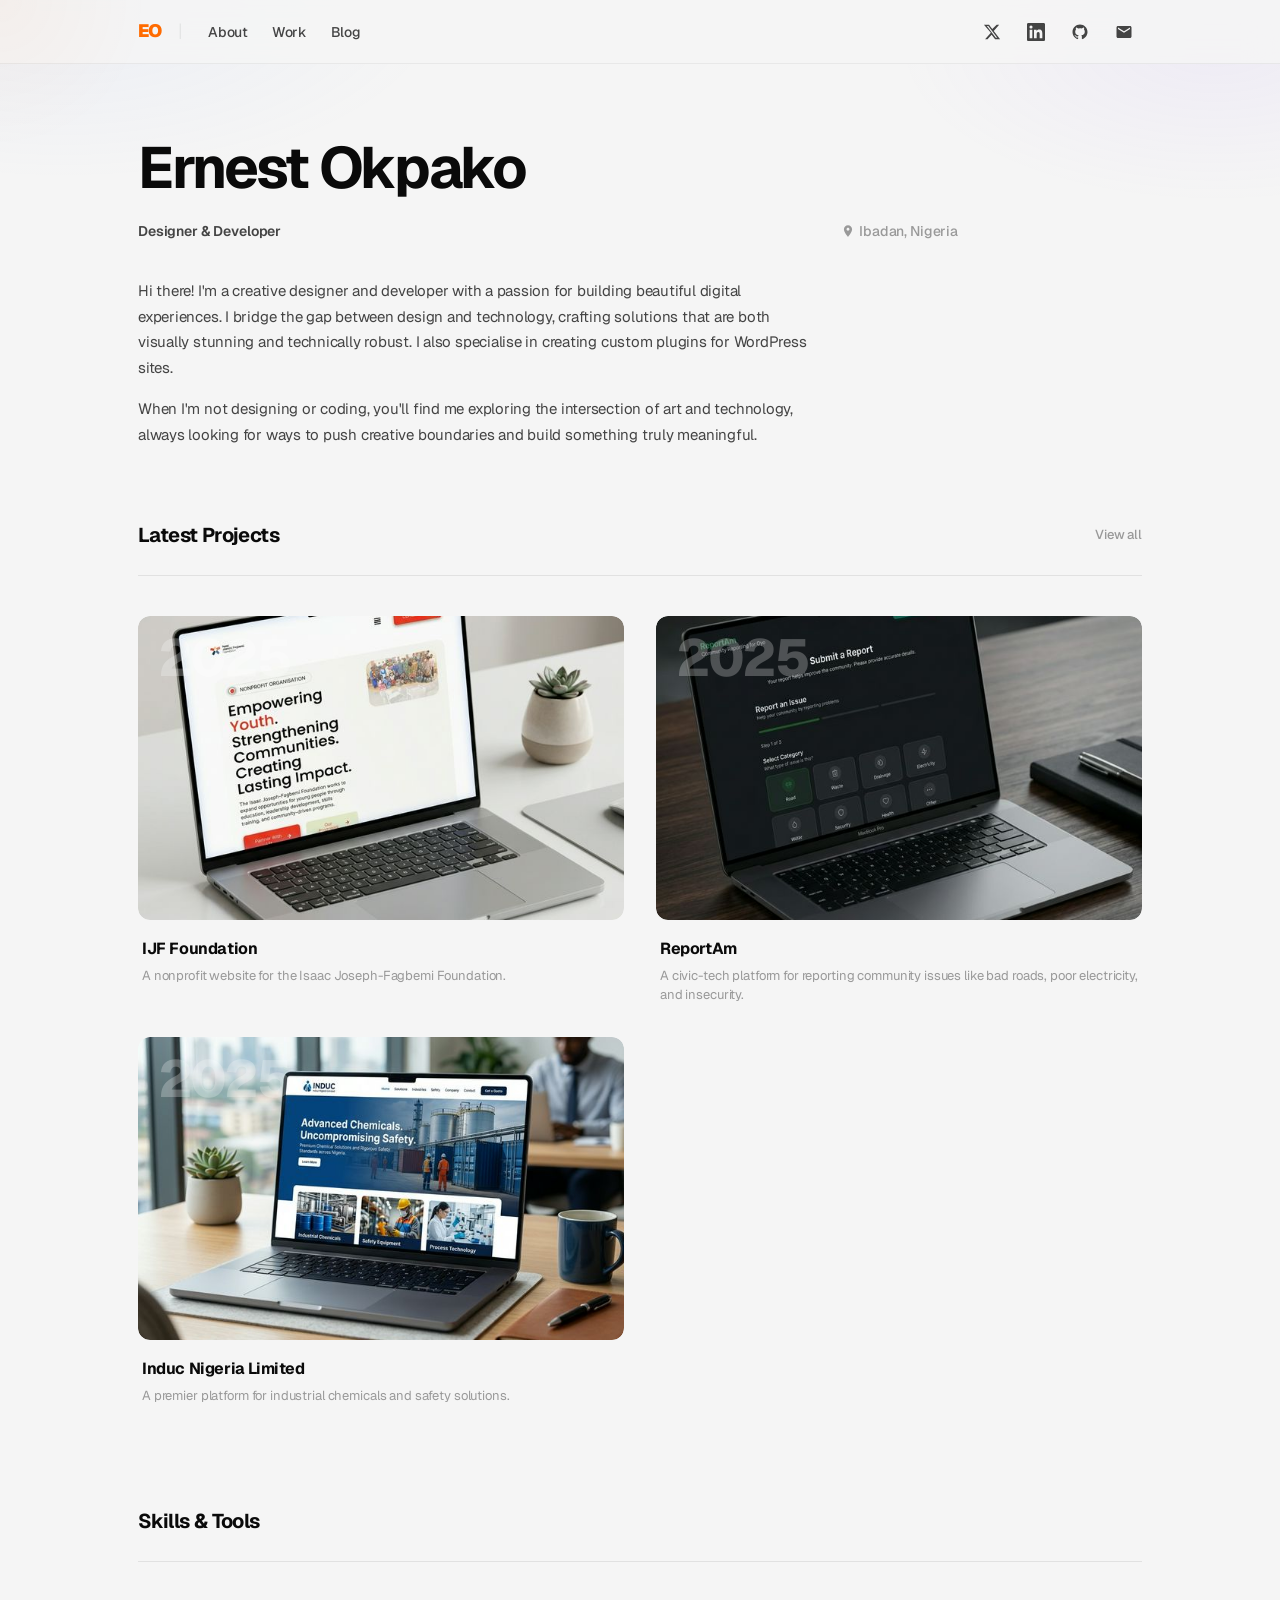
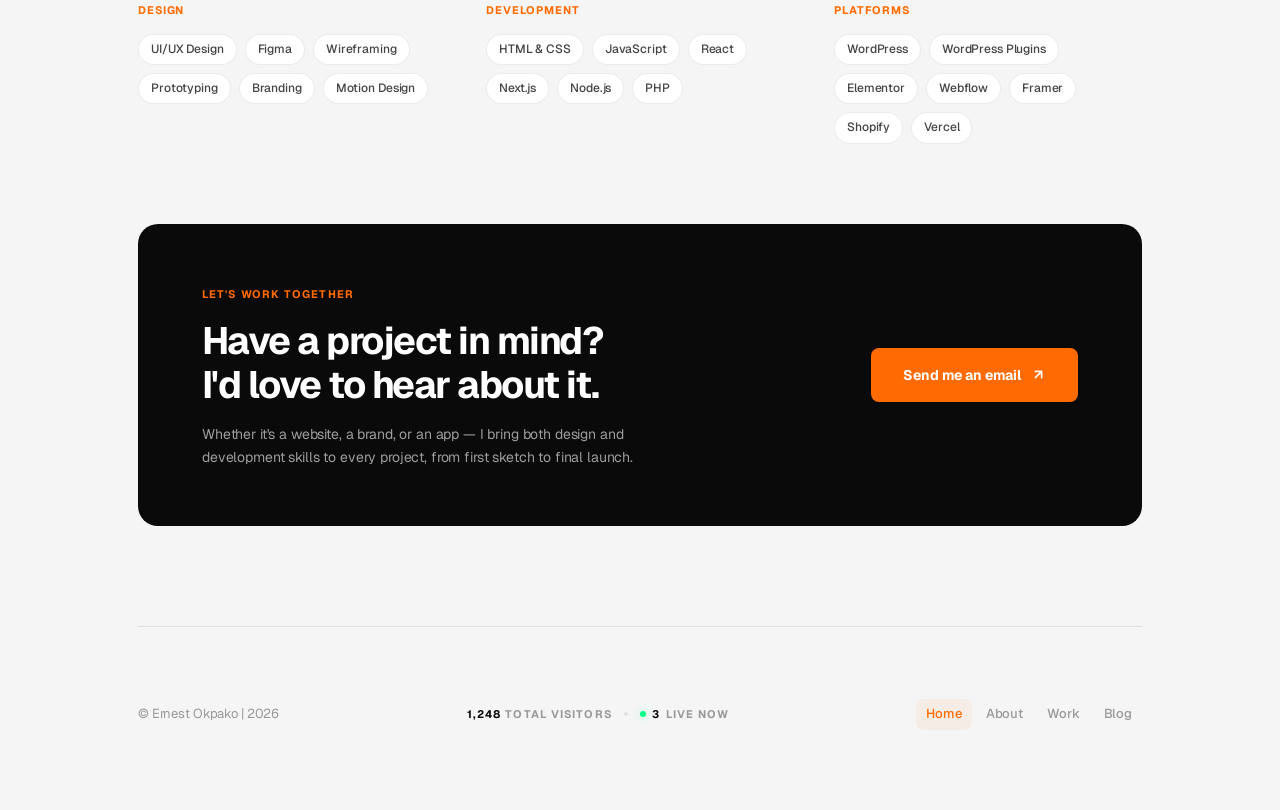
==== commit 712fb1a0: "Enhancement: Add Induc Nigeria Limited to projects" ====
--- a/index.html
+++ b/index.html
@@ -144,6 +144,21 @@
                             poor electricity, and insecurity.</p>
                     </div>
                 </article>
+                
+                <article class="project-card" id="project-3">
+                    <a href="project.html?id=5" class="project-image-link">
+                        <div class="project-image-wrap">
+                            <span class="project-year">2025</span>
+                            <img src="images/project_induc.png" alt="Induc Nigeria Limited — Industrial Solutions"
+                                class="project-img" loading="lazy" />
+                            <div class="project-overlay"></div>
+                        </div>
+                    </a>
+                    <div class="project-info">
+                        <h3 class="project-title"><a href="project.html?id=5">Induc Nigeria Limited</a></h3>
+                        <p class="project-desc">A premier platform for industrial chemicals and safety solutions.</p>
+                    </div>
+                </article>
 
             </div>
         </div>
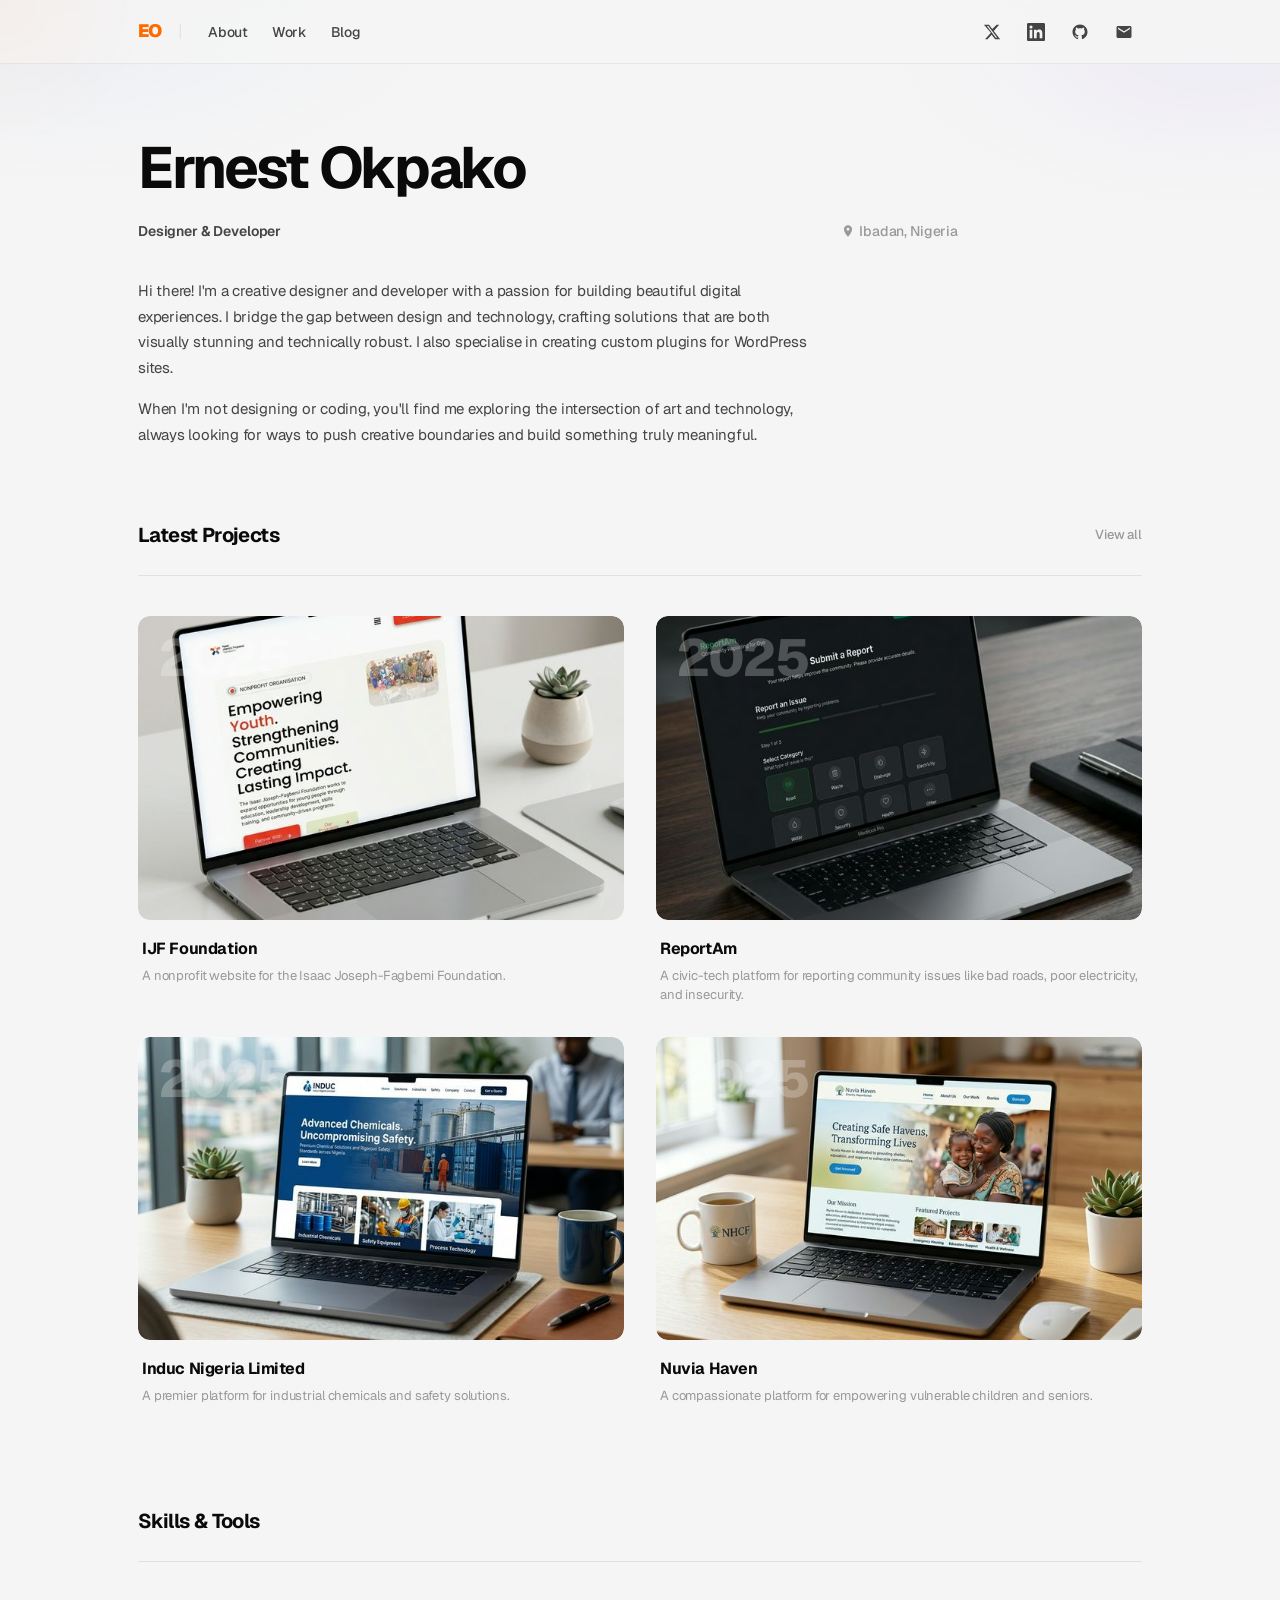
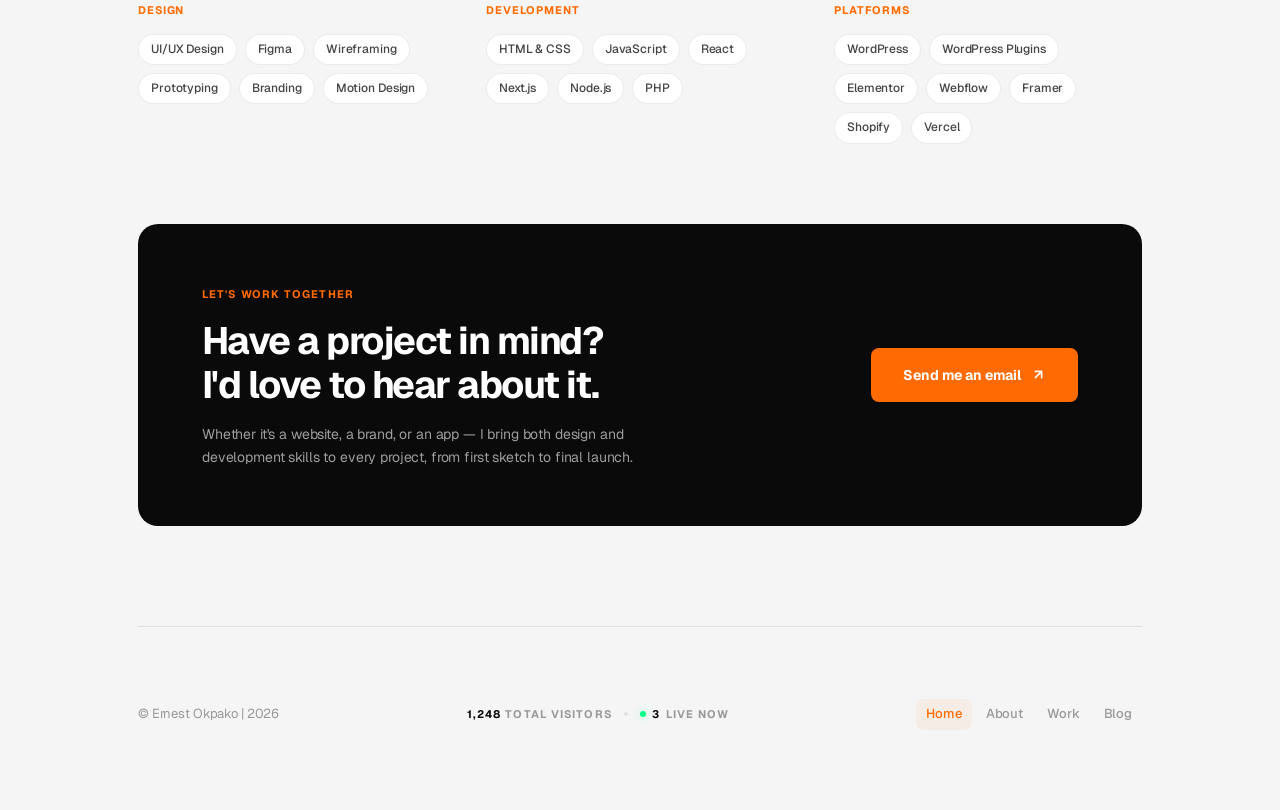
==== commit 93e9d4a0: "Enhancement: Add Nuvia Haven as the final project" ====
--- a/index.html
+++ b/index.html
@@ -159,6 +159,22 @@
                         <p class="project-desc">A premier platform for industrial chemicals and safety solutions.</p>
                     </div>
                 </article>
+                
+                <article class="project-card" id="project-4">
+                    <a href="project.html?id=6" class="project-image-link">
+                        <div class="project-image-wrap">
+                            <span class="project-year">2025</span>
+                            <img src="images/project_nuvia.png" alt="Nuvia Haven — Charity Foundation"
+                                class="project-img" loading="lazy" />
+                            <div class="project-overlay"></div>
+                        </div>
+                    </a>
+                    <div class="project-info">
+                        <h3 class="project-title"><a href="project.html?id=6">Nuvia Haven</a></h3>
+                        <p class="project-desc">A compassionate platform for empowering vulnerable children and seniors.
+                        </p>
+                    </div>
+                </article>
 
             </div>
         </div>
